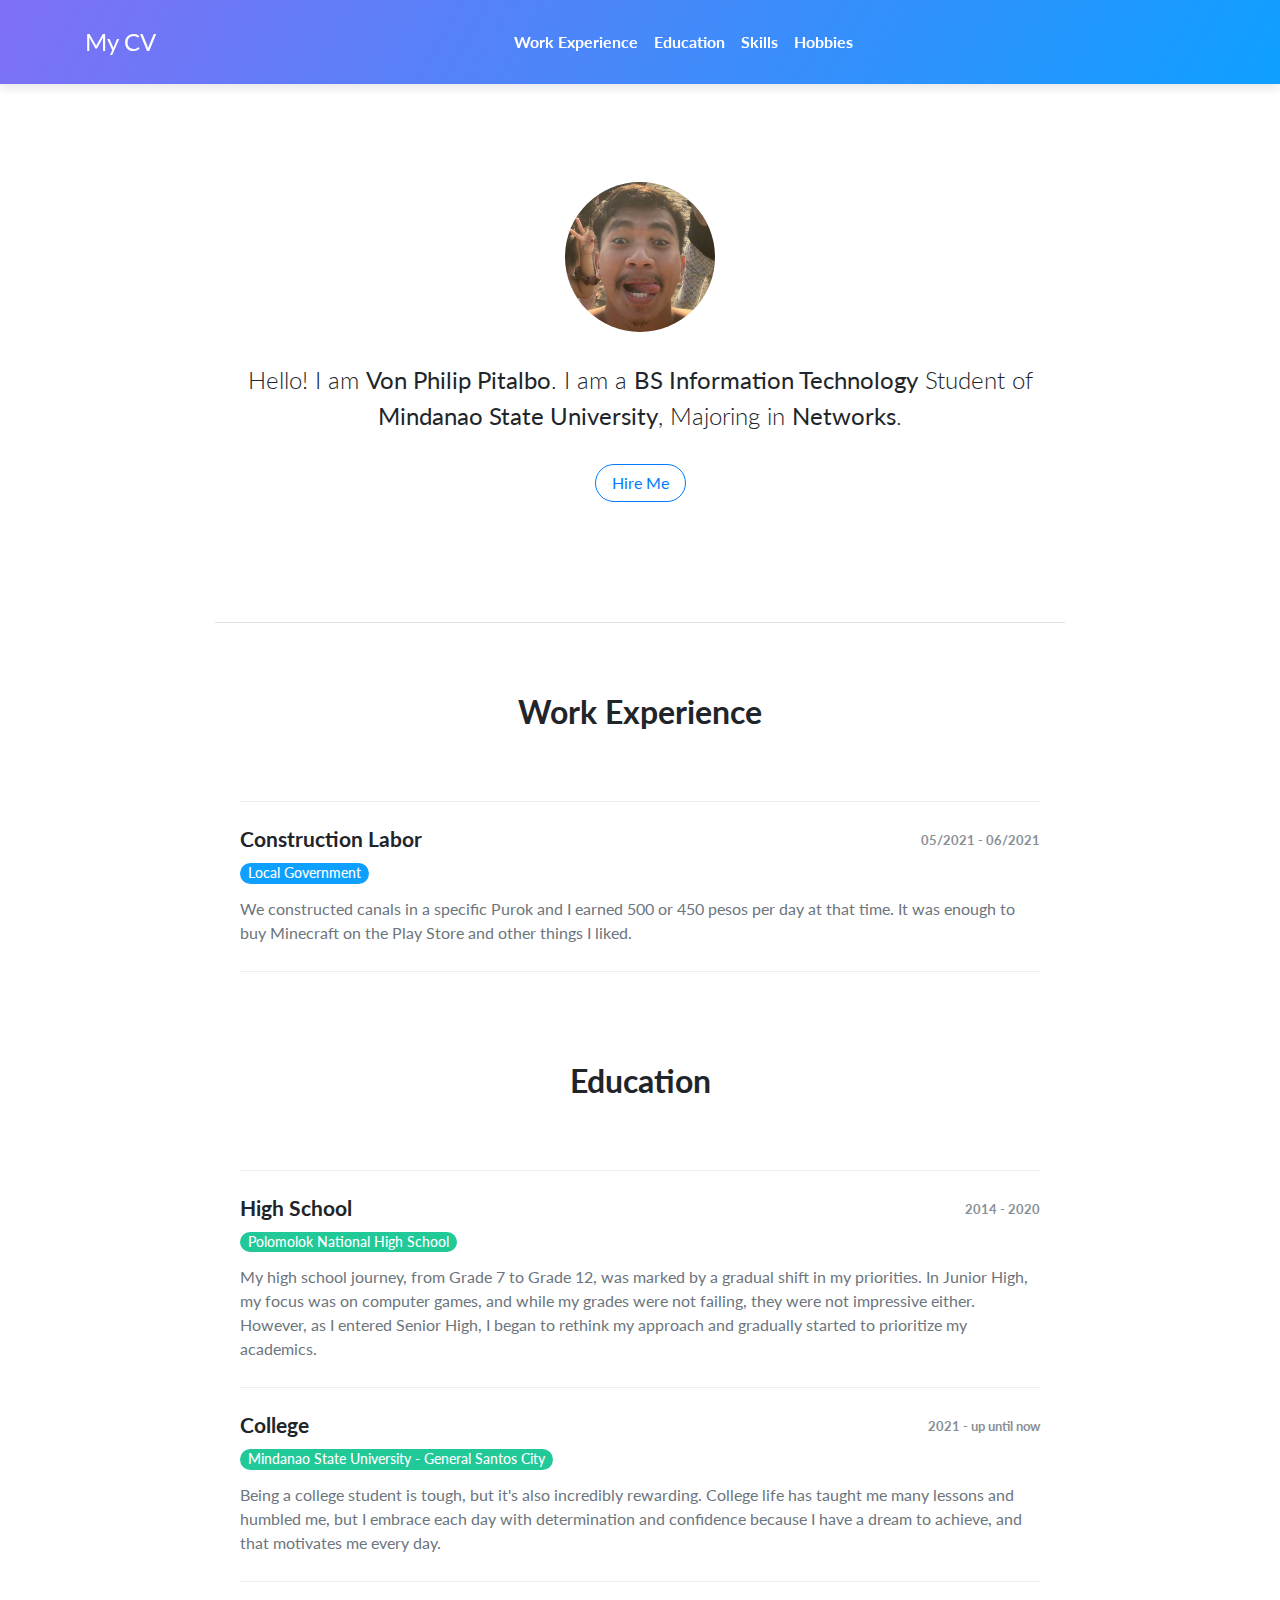
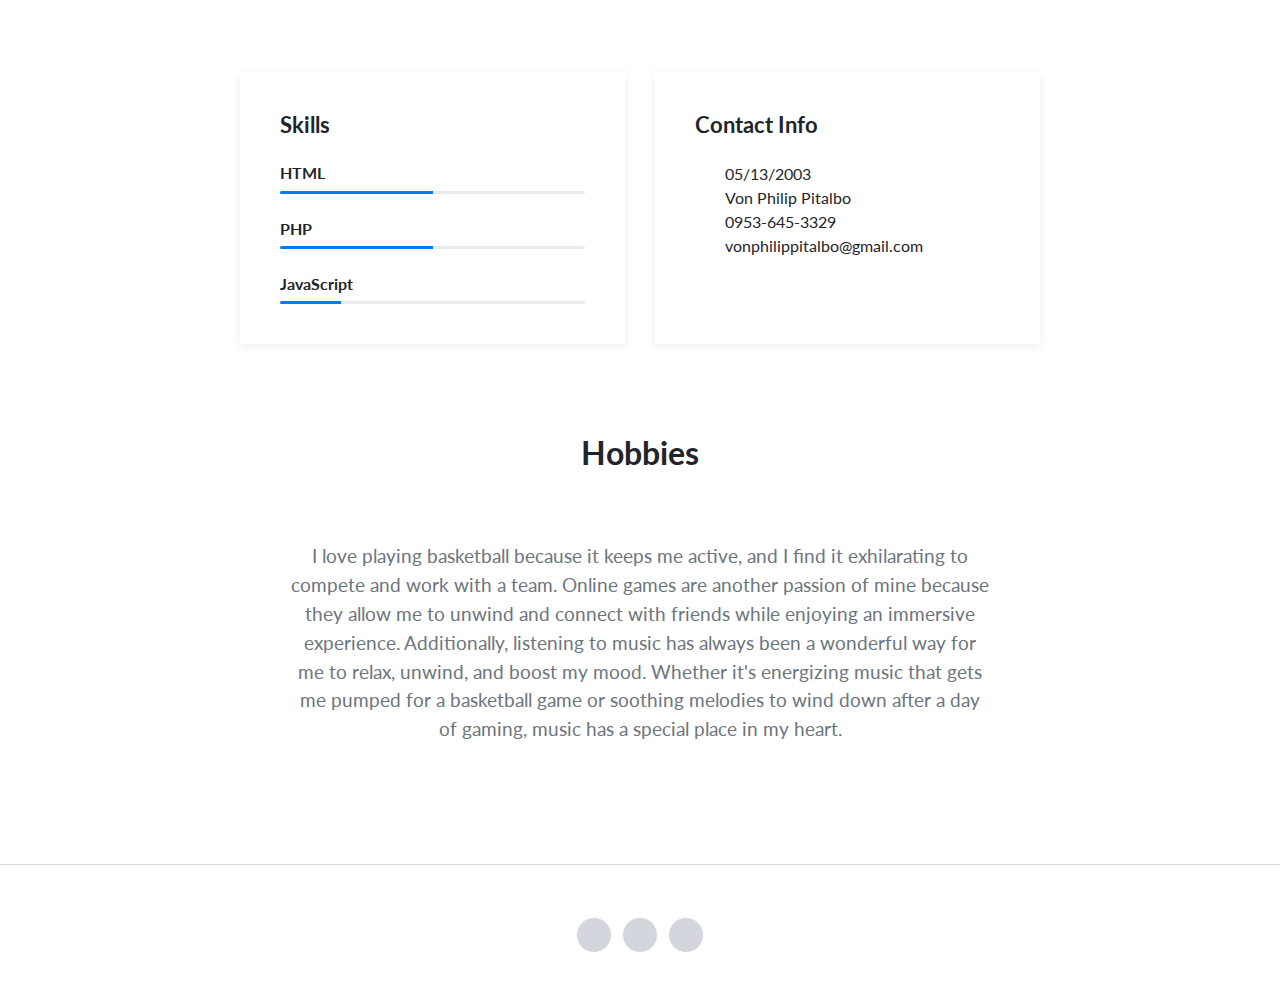
==== index.html @ 9637b5b0 "first commit" ====
<!DOCTYPE html>
<html>
  <head>
    <meta charset="utf-8">
    <meta name="viewport" content="width=device-width, initial-scale=1">
    <title>Von Philip Pitalbo</title>
    <link rel="stylesheet" href="https://maxcdn.bootstrapcdn.com/bootstrap/4.0.0/css/bootstrap.min.css">
    <link rel="stylesheet" href="https://code.ionicframework.com/ionicons/2.0.1/css/ionicons.min.css">
    <link rel="stylesheet" type="text/css" href="assets/css/style.css">
  </head>
  <body>
   <nav class="navbar fixed-top navbar-expand-lg navbar-dark page-navbar gradient">
      <div class="container">
        <a class="navbar-brand logo" href="#">My CV</a>
        <button class="navbar-toggler" type="button" data-toggle="collapse" data-target="#navbarNav" aria-controls="navbarNav" aria-expanded="false" aria-label="Toggle navigation">
          <span class="navbar-toggler-icon"></span>
        </button>
        <div class="collapse navbar-collapse" id="navbarNav">
            <ul class="navbar-nav mx-auto">
              <li class="nav-item item">
                <li class="nav-item item">
                  <a class="nav-link" href="#work-experience">Work Experience</a>
                </li>
                <li class="nav-item item">
                    <a class="nav-link" href="#education">Education</a>
                </li>
                <li class="nav-item item">
                  <a class="nav-link" href="#skills">Skills</a>
                </li>
                <li class="nav-item item">
                    <a class="nav-link" href="#hobbies">Hobbies</a>
                </li>
              </li>
            </ul>
          </div>
      </div>
    </nav>
    <main class="page cv-page">
      <section class="cv-block block-intro border-bottom">
        <div class="container">
          <div class="avatar">
            <img class="img-fluid rounded-circle" src="assets/img/avatar.jpg">
          </div>
          <p>Hello! I am <strong>Von Philip Pitalbo</strong>. I am a <strong>BS Information Technology</strong> Student of <strong>Mindanao State University</strong>, Majoring in <strong>Networks</strong>.</p>
          <a href="#" class="btn btn-outline-primary">Hire Me</a>
        </div>
      </section>
      <section class="cv-block info">
        <div class="container">
          <div class="work-experience group" id="work-experience">
            <h2 class="text-center">Work Experience</h2>
            <div class="item">
              <div class="row">
                <div class="col-md-6">
                  <h3>Construction Labor</h3>
                  <h4 class="organization">Local Government</h4>
                </div>
                <div class="col-md-6">
                  <time class="period">05/2021 - 06/2021</time>
                </div>
              </div>
              <p class="text-muted">We constructed canals in a specific Purok and I earned 500 or 450 pesos per day at that time. It was enough to buy Minecraft on the Play Store and other things I liked.</p>
            </div>
                      <div class="education group" id="education">
            <h2 class="text-center">Education</h2>
            <div class="item">
              <div class="row">
                <div class="col-md-6">
                  <h3>High School</h3>
                  <h4 class="organization">Polomolok National High School</h4>
                </div>
                <div class="col-md-6">
                  <time class="period">2014 - 2020</time>
                </div>
              </div>
              <p class="text-muted">My high school journey, from Grade 7 to Grade 12, was marked by a gradual shift in my priorities. In Junior High, my focus was on computer games, and while my grades were not failing, they were not impressive either. However, as I entered Senior High, I began to rethink my approach and gradually started to prioritize my academics.</p>
            </div>
            <div class="item">
              <div class="row">
                <div class="col-md-6">
                  <h3>College</h3>
                  <h4 class="organization">Mindanao State University - General Santos City</h4>
                </div>
                <div class="col-md-6">
                  <time class="period">2021 - up until now</time>
                </div>
              </div>
              <p class="text-muted">Being a college student is tough, but it's also incredibly rewarding. College life has taught me many lessons and humbled me, but I embrace each day with determination and confidence because I have a dream to achieve, and that motivates me every day.</p>
            </div>
          </div>
          <div class="group" id="skills">
            <div class="row">
              <div class="col-md-6">
                <div class="skills info-card">
                  <h2>Skills</h2>
                  <h3>HTML</h3>
                  <div class="progress">
                    <div class="progress-bar" role="progressbar" aria-valuenow="70"
                    aria-valuemin="0" aria-valuemax="100" style="width:50%">
                    </div>
                  </div>
                  <h3>PHP</h3>
                  <div class="progress">
                    <div class="progress-bar" role="progressbar" aria-valuenow="70"
                    aria-valuemin="0" aria-valuemax="100" style="width:50%">
                    </div>
                  </div>
                  <h3>JavaScript</h3>
                  <div class="progress">
                    <div class="progress-bar" role="progressbar" aria-valuenow="70"
                    aria-valuemin="0" aria-valuemax="100" style="width:20%">
                    </div>
                  </div>
                </div>
              </div>
              <div class="col-md-6">
                <div class="contact-info info-card">
                  <h2>Contact Info</h2>
                  <div class="row">
                    <div class="col-1">
                      <i class="ion-android-calendar icon"></i>
                    </div>
                    <div class="col-9">
                      <span>05/13/2003</span>
                    </div>
                  </div>
                  <div class="row">
                    <div class="col-1">
                        <i class="ion-person icon"></i>
                    </div>
                    <div class="col-9">
                      <span>Von Philip Pitalbo</span>
                    </div>
                  </div>
                  <div class="row">
                    <div class="col-1">
                      <i class="ion-ios-telephone icon"></i>
                    </div>
                    <div class="col-9">
                      <span>0953-645-3329</span>
                    </div>
                  </div>
                  <div class="row">
                    <div class="col-1">
                      <i class="ion-at icon"></i>
                    </div>
                    <div class="col-9">
                      <span>vonphilippitalbo@gmail.com</span>
                    </div>
                  </div>
                </div>
              </div>
            </div>
          </div>
          <div class="hobbies group" id="hobbies">
            <h2 class="text-center">Hobbies</h2>
            <p class="text-center text-muted">I love playing basketball because it keeps me active, and I find it exhilarating to compete and work with a team. Online games are another passion of mine because they allow me to unwind and connect with friends while enjoying an immersive experience. Additionally, listening to music has always been a wonderful way for me to relax, unwind, and boost my mood. Whether it's energizing music that gets me pumped for a basketball game or soothing melodies to wind down after a day of gaming, music has a special place in my heart.</p>
          </div>
        </div>
      </section>
      <footer class="page-footer">
        <div class="container">
          <div class="social-icons">
            <a href="#"><i class="ion-social-facebook" title="Facebook"></i></a>
            <a href="#"><i class="ion-social-instagram-outline" title="Instagram"></i></a>
            <a href="#"><i class="ion-social-twitter" title="Twitter"></i></a>
          </div>
        </div>
      </footer>
    </main>
  </body>
  <script src="https://code.jquery.com/jquery-3.2.1.min.js"></script>
  <script src="https://maxcdn.bootstrapcdn.com/bootstrap/4.0.0/js/bootstrap.min.js"></script>
  <script src="assets/js/script.js"></script>
</html>
---- assets/css/style.css ----
@import url("https://fonts.googleapis.com/css?family=Lato:300,400");

body{
     font-family: 'Lato', sans-serif;
}

.page-navbar.navbar{
    box-shadow: 0 4px 10px rgba(0, 0, 0, 0.1);
}

.page-navbar .navbar-nav .nav-item a{
    font-weight: bold;
}

.page-navbar.navbar-dark .navbar-nav .nav-link {
    color: #fff;
}

.page-navbar .logo{
    font-size: 1.5rem;
}

.page-navbar.fixed-top + .page{
    padding-top: 62px;
}

.download-template{
    color: #fff;
    background-color: #ed36ad;
    border: none;
    font-weight: bold;
    text-transform: uppercase;
    font-size: 13px;
    padding: 10px 24px;
    border-radius: 40px;
}

.download-template:hover{
    background-color: #fb5ec4;
}

.gradient{
    background: linear-gradient(120deg, #7f70f5, #0ea0ff);
    color: #fff !important;
}

.cv-block{
    padding-bottom: 60px;
    padding-top: 60px;
}

.cv-block.block-intro{
    text-align: center;
    max-width: 850px;
    margin: auto;
}

.cv-block.block-intro .about-me{
    max-width: 800px;
    margin: auto;
}

.cv-block.block-intro p{
    font-size: 1.5em;
    font-weight: 300;
    margin-bottom: 30px;
}

.cv-block.block-intro .btn {
  padding: 0.375rem 1rem;
  border-radius: 2em;
 }

.cv-block.block-intro .avatar{
    width: 150px;
    height: 150px;
    background-size: cover;
    background-repeat: no-repeat;
    margin: auto;
    border-radius: 100px;
    margin-bottom: 30px;
}

.cv-block.info{
    padding-top: 70px;
}

.cv-block.info h2{
    font-weight: bold;
    margin-bottom: 70px;
}

.cv-block.info h3{
    font-size: 1.3rem;
}

.cv-block.info .group{
    max-width: 800px;
    margin: auto;
}

.cv-block.info .group:not(:first-child){
    margin-top: 90px;
}

.cv-block.info .group .period{
    font-size: 0.8rem;
    float: none;
    font-weight: bold;
    margin-top: 4px;
    color: #6c757d;
    opacity: 0.8;
}

.cv-block.info .group .organization{
    font-size: 0.85em;
    background-color: #0ea0ff;
    display: inline-block;
    color: #fff;
    padding: 2px 8px;
    border-radius: 2em;
}

.cv-block.info .education.group .organization{
    background-color: #20c997; 
}

.cv-block.info .group .item{
    padding-bottom: 10px;
    margin-bottom: 25px;
    border-bottom: 1px solid #eee;
}

.cv-block.info .group h2 + .item{
    padding-top:25px;
    border-top: 1px solid #eee;
}

.cv-block.info .group .item .row{
    margin-bottom: 5px;
}

.cv-block.info .work-experience h3,
.cv-block.info .education h3{
    font-weight: bold;
}

.cv-block .info-card{
    padding: 40px;
    box-shadow: 0px 2px 10px rgba(0, 0, 0, 0.075);
    height: 100%;
}

.cv-block .info-card h2{
    margin-top: 0;
    margin-bottom: 24px !important;
    font-size: 1.4rem;
}

.cv-block .info-card.skills h3{
    margin-top: 25px;
    font-size: 1rem;
    font-weight: bold;
}

.cv-block .info-card.skills .progress{
    height: 3px;
}

.cv-block .info-card.contact-info .icon{
    font-size: 1.3em;
    color: #c9c9c9;
    position: relative;
    bottom: 4px;
}

.cv-block.info .hobbies p{
    max-width: 700px;
    margin: auto;
    font-size: 1.2em;
}

.page-footer{
    padding-top: 32px;
    border-top: 1px solid #ddd;
    text-align: center;
    padding-bottom: 20px;
}

.page-footer a{
    display: inline-block;
    margin: 0px 10px;
    color: #282b2d;
    font-size: 18px;
}

.page-footer .links{
    display: inline-block;
}

.page-footer .social-icons{
    margin-top: 20px;
    margin-bottom: 16px;
}

.page-footer .social-icons a{
    font-size: 18px;
    margin: 0 3px;
    color: #ffffff;
    border: 1px solid;
    opacity: 0.75;
    border-radius: 50%;
    width: 36px;
    display: inline-block;
    height: 36px;
    text-align: center;
    background-color: #c5c9d2;
    line-height: 34px;
}

.page-footer .social-icons a:hover{
    opacity: 1;
}

@media (min-width: 768px) {

    .cv-block {
        padding-bottom: 120px;
        padding-top: 120px; 
    }

    .cv-block.info .group .period {
        float: right; 
    }
}

@media (min-width: 576px){
    .navbar {
        padding-top: 1.2rem;
        padding-bottom:1.2rem;
    }

    .portfolio-navbar.fixed-top + .page{
        padding-top: 6rem;
    }
}
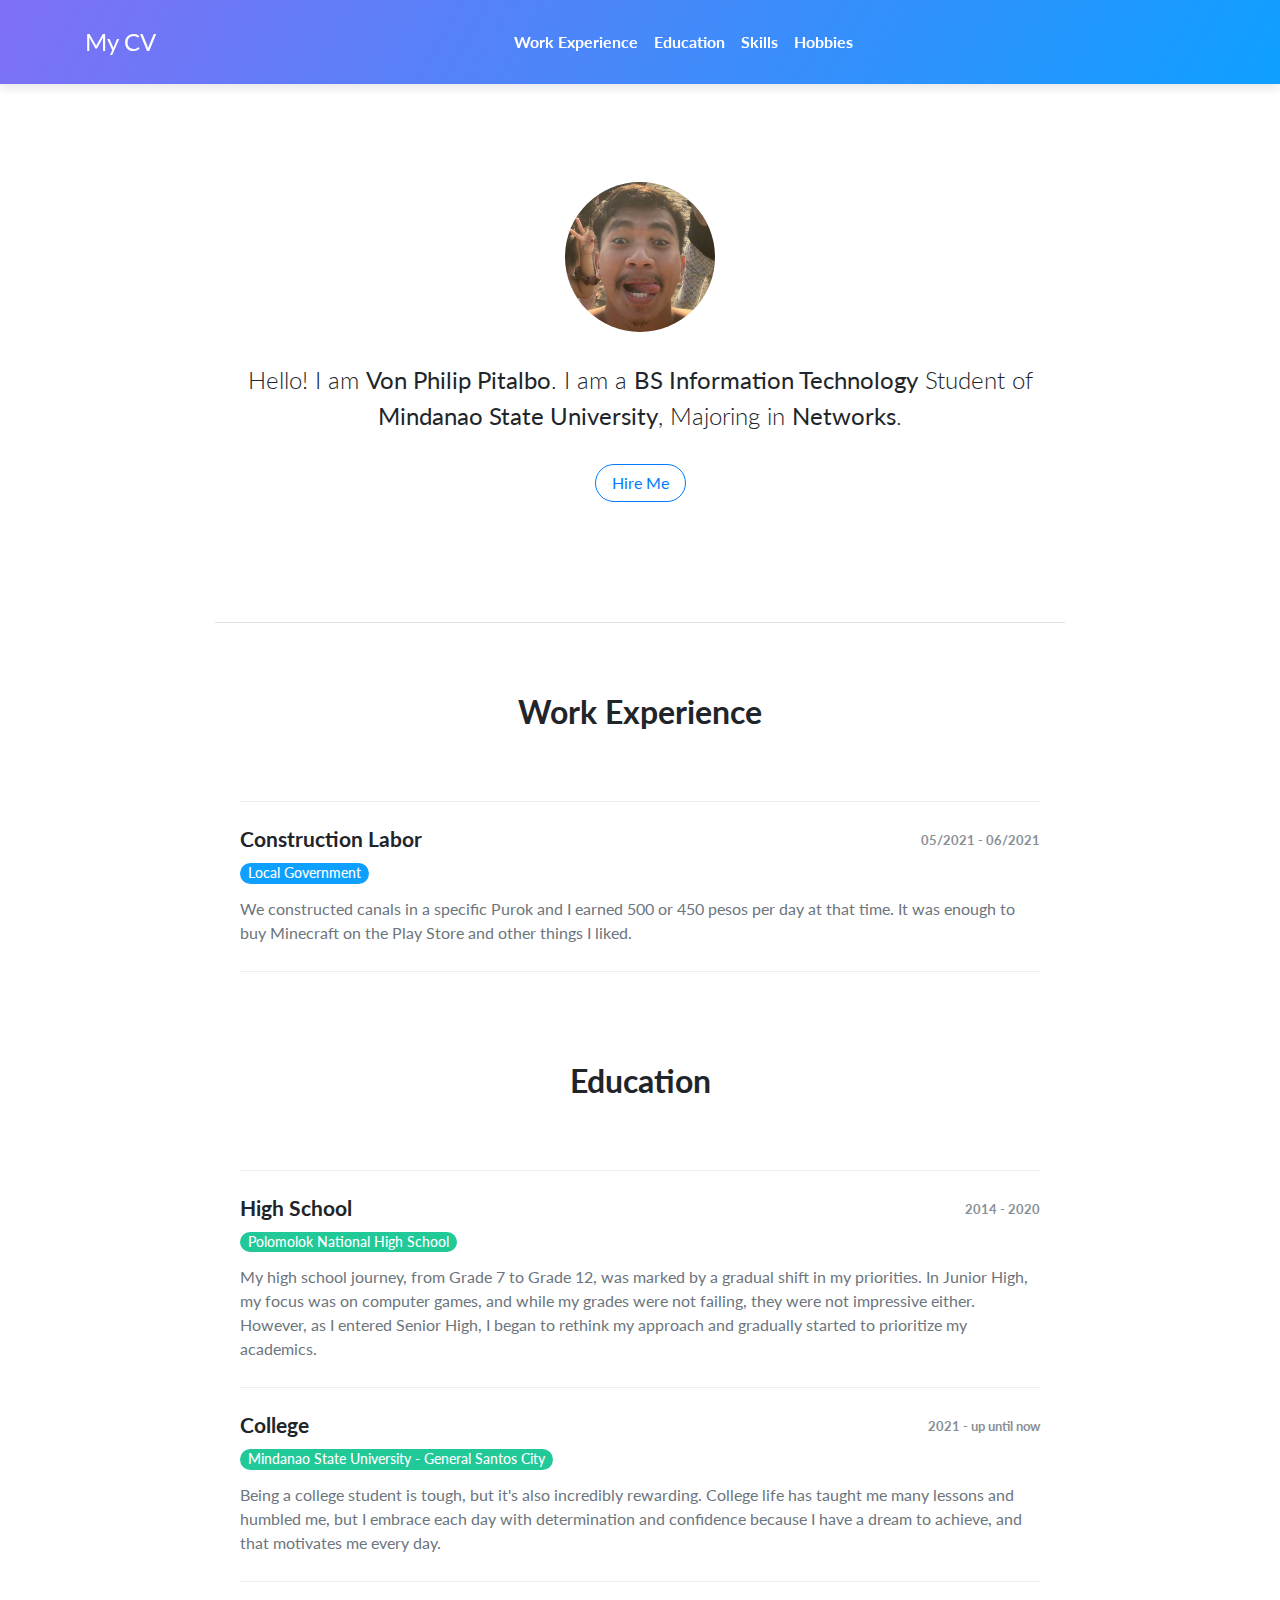
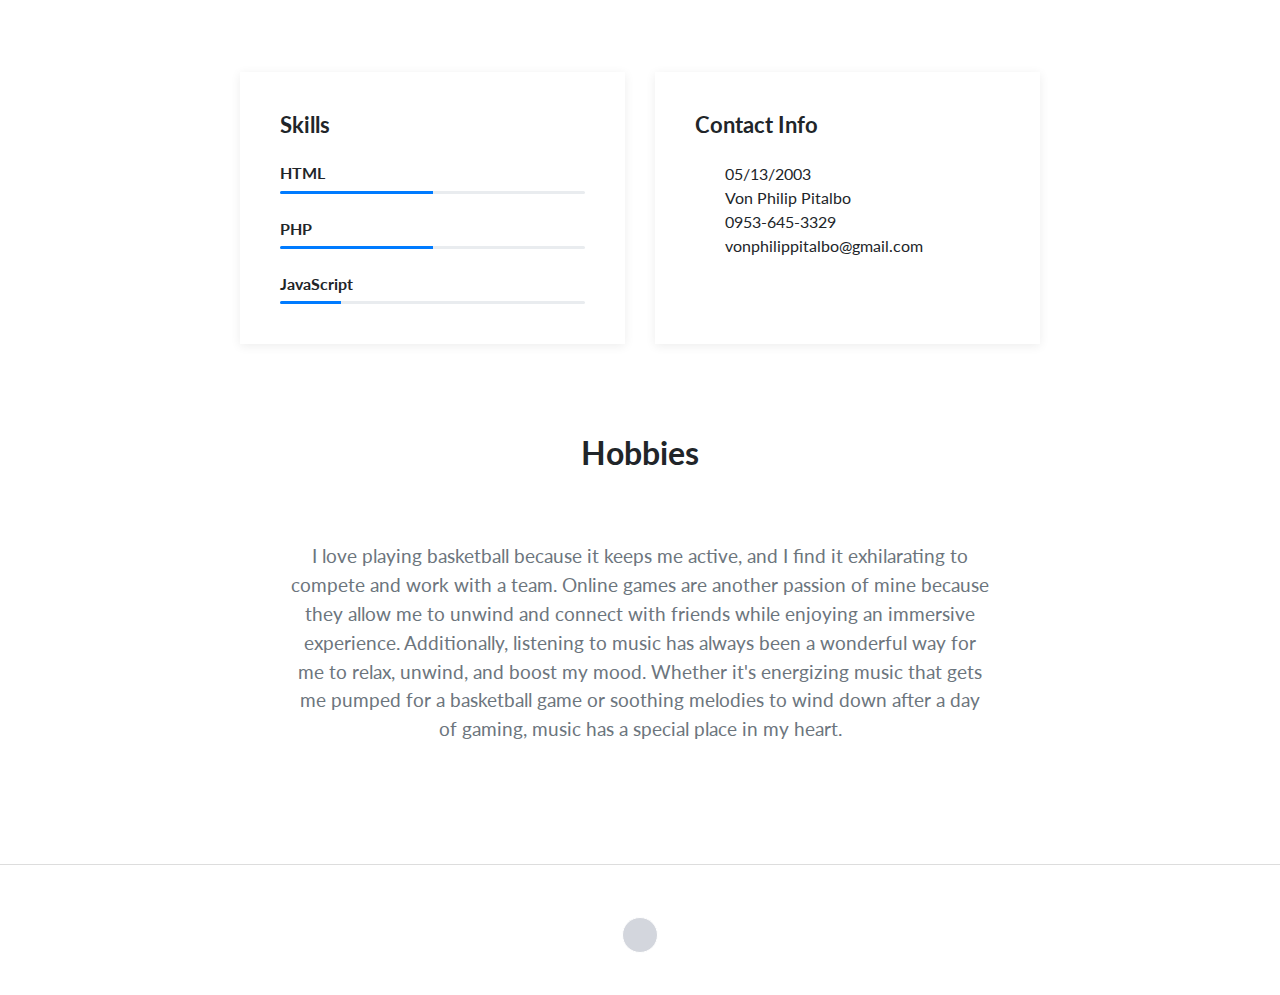
==== commit 6d28cd99: "Update index.html" ====
--- a/index.html
+++ b/index.html
@@ -42,7 +42,7 @@
             <img class="img-fluid rounded-circle" src="assets/img/avatar.jpg">
           </div>
           <p>Hello! I am <strong>Von Philip Pitalbo</strong>. I am a <strong>BS Information Technology</strong> Student of <strong>Mindanao State University</strong>, Majoring in <strong>Networks</strong>.</p>
-          <a href="#" class="btn btn-outline-primary">Hire Me</a>
+          <a href="mailto:vonphilippitalbo@gmail.com" class="btn btn-outline-primary">Hire Me</a>
         </div>
       </section>
       <section class="cv-block info">
@@ -61,31 +61,32 @@
               </div>
               <p class="text-muted">We constructed canals in a specific Purok and I earned 500 or 450 pesos per day at that time. It was enough to buy Minecraft on the Play Store and other things I liked.</p>
             </div>
-                      <div class="education group" id="education">
-            <h2 class="text-center">Education</h2>
-            <div class="item">
-              <div class="row">
-                <div class="col-md-6">
-                  <h3>High School</h3>
-                  <h4 class="organization">Polomolok National High School</h4>
+            <div class="education group" id="education">
+              <h2 class="text-center">Education</h2>
+              <div class="item">
+                <div class="row">
+                  <div class="col-md-6">
+                    <h3>High School</h3>
+                    <h4 class="organization">Polomolok National High School</h4>
+                  </div>
+                  <div class="col-md-6">
+                    <time class="period">2014 - 2020</time>
+                  </div>
                 </div>
-                <div class="col-md-6">
-                  <time class="period">2014 - 2020</time>
+                <p class="text-muted">My high school journey, from Grade 7 to Grade 12, was marked by a gradual shift in my priorities. In Junior High, my focus was on computer games, and while my grades were not failing, they were not impressive either. However, as I entered Senior High, I began to rethink my approach and gradually started to prioritize my academics.</p>
+              </div>
+              <div class="item">
+                <div class="row">
+                  <div class="col-md-6">
+                    <h3>College</h3>
+                    <h4 class="organization">Mindanao State University - General Santos City</h4>
+                  </div>
+                  <div class="col-md-6">
+                    <time class="period">2021 - up until now</time>
+                  </div>
                 </div>
+                <p class="text-muted">Being a college student is tough, but it's also incredibly rewarding. College life has taught me many lessons and humbled me, but I embrace each day with determination and confidence because I have a dream to achieve, and that motivates me every day.</p>
               </div>
-              <p class="text-muted">My high school journey, from Grade 7 to Grade 12, was marked by a gradual shift in my priorities. In Junior High, my focus was on computer games, and while my grades were not failing, they were not impressive either. However, as I entered Senior High, I began to rethink my approach and gradually started to prioritize my academics.</p>
-            </div>
-            <div class="item">
-              <div class="row">
-                <div class="col-md-6">
-                  <h3>College</h3>
-                  <h4 class="organization">Mindanao State University - General Santos City</h4>
-                </div>
-                <div class="col-md-6">
-                  <time class="period">2021 - up until now</time>
-                </div>
-              </div>
-              <p class="text-muted">Being a college student is tough, but it's also incredibly rewarding. College life has taught me many lessons and humbled me, but I embrace each day with determination and confidence because I have a dream to achieve, and that motivates me every day.</p>
             </div>
           </div>
           <div class="group" id="skills">
@@ -161,9 +162,7 @@
       <footer class="page-footer">
         <div class="container">
           <div class="social-icons">
-            <a href="#"><i class="ion-social-facebook" title="Facebook"></i></a>
-            <a href="#"><i class="ion-social-instagram-outline" title="Instagram"></i></a>
-            <a href="#"><i class="ion-social-twitter" title="Twitter"></i></a>
+            <a href="https://www.facebook.com/wadadawdsd.itgsd.3" target="_blank"><i class="ion-social-facebook" title="Facebook"></i></a>
           </div>
         </div>
       </footer>
@@ -173,4 +172,3 @@
   <script src="https://maxcdn.bootstrapcdn.com/bootstrap/4.0.0/js/bootstrap.min.js"></script>
   <script src="assets/js/script.js"></script>
 </html>
-
